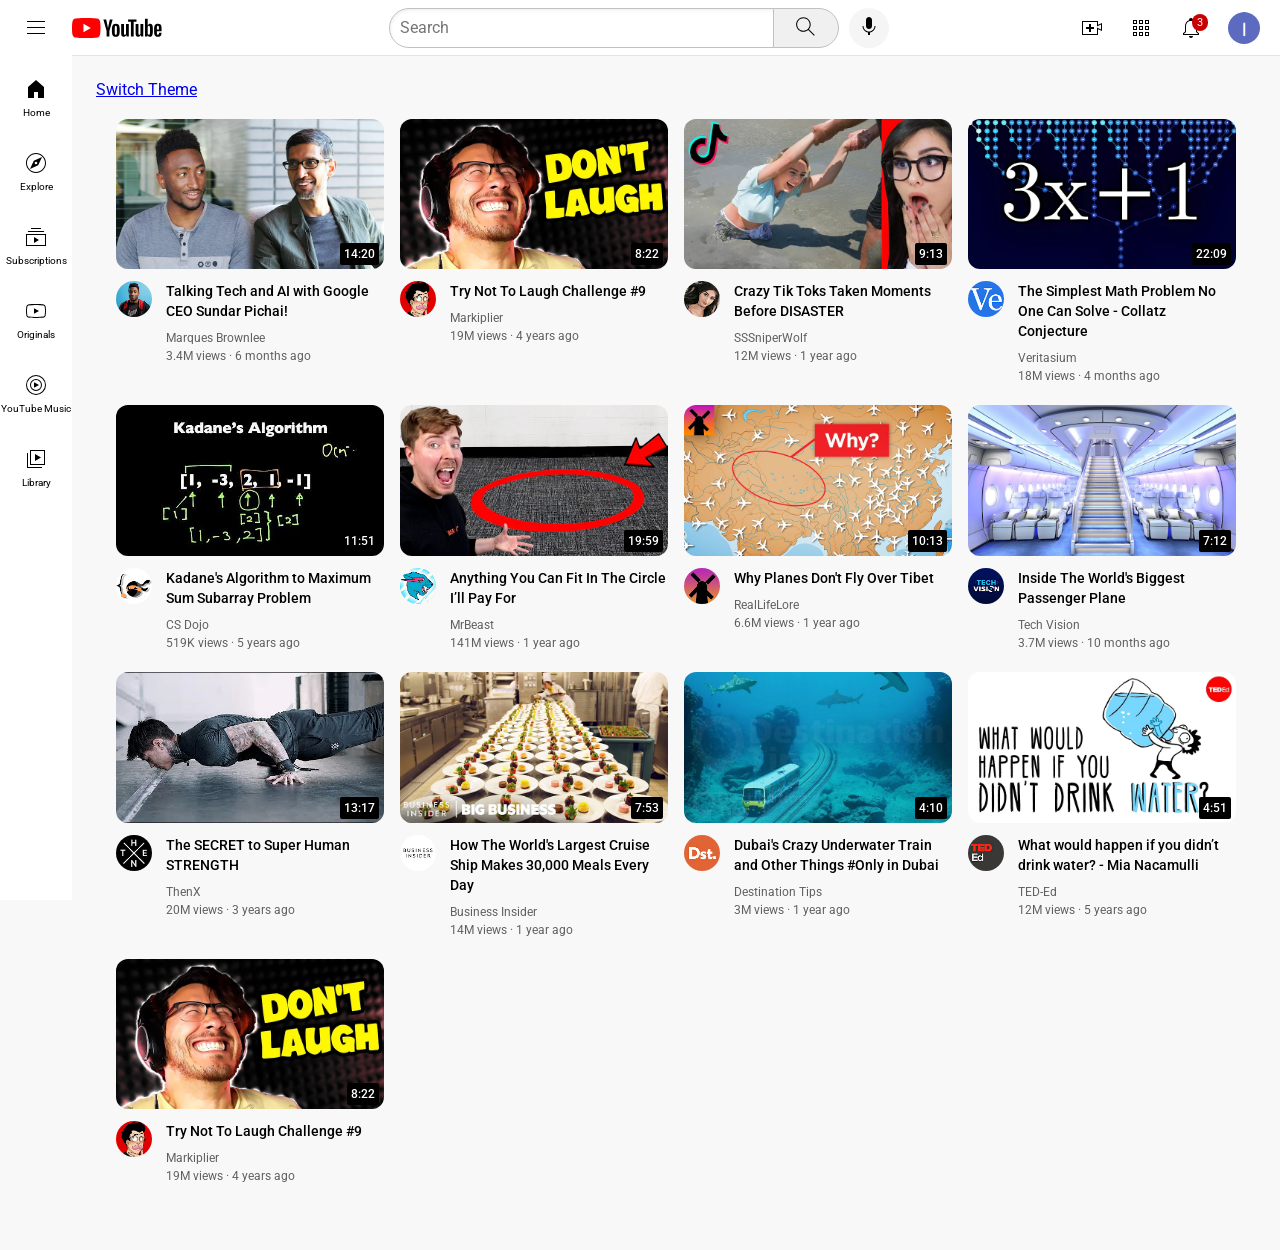
==== you.html @ 460cc5b7 "Rename index.html to you.html" ====
<!DOCTYPE html>
<html lang="en">
<head>
  <meta charset="UTF-8">
  <meta name="viewport" content="width=device-width, initial-scale=1.0">
  <title>YouTube Clone</title>
  <link rel="stylesheet" href="youtube.css">
  <link rel="preconnect" href="https://fonts.googleapis.com">
  <link rel="preconnect" href="https://fonts.gstatic.com" crossorigin>
  <link href="https://fonts.googleapis.com/css2?family=Roboto:wght@400;500;700&display=swap" rel="stylesheet">
</head>
<body>
<a href="youtube.html"> Switch Theme </a>
  <!-- FIXED HEADER -->
  <header class="header">
    <div class="left">
      <img class="hamburger-menu" src="icons/hamburger-menu.svg" alt="Menu">
      <img class="youtube-logo" src="icons/youtube-logo.svg" alt="YouTube Logo">
    </div>

    <div class="middle">
      <input class="search-bar" type="text" placeholder="Search">
      <!-- Search Button with Tooltip -->
      <div class="search-button-container">
        <button class="search-button">
          <img class="search-icon" src="icons/search.svg" alt="Search">
        </button>
        <div class="tooltip">Search</div>
      </div>
      <!-- Voice Search Button with Tooltip -->
      <div class="voice-search-button-container">
        <button class="voice-search-button">
          <img class="voice-search-icon" src="icons/voice-search-icon.svg" alt="Voice Search">
        </button>
        <div class="tooltip">Search with your voice</div>
      </div>
    </div>

    <div class="right">
      <div class="upload-icon-container">
        <img class="upload-icon" src="icons/upload.svg" alt="Upload">
        <div class="tooltip">Create</div>
      </div>
      <div class="youtube-apps-icon-container">
        <img class="youtube-apps-icon" src="icons/youtube-apps.svg" alt="YouTube Apps">
        <div class="tooltip">YouTube apps</div>
      </div>
      <div class="notifications-icon-container">
        <img class="notifications-icon" src="icons/notifications.svg" alt="Notifications">
        <div class="notifications-count">3</div>
        <div class="tooltip">Notifications</div>
      </div>
      <div class="user-avatar-wrapper">
      <img class="current-user-picture" src="channels/my-channel.jpeg" alt="User Profile">
     </div>
    </div>
  </header>

  <!-- FIXED SIDEBAR -->
  <aside class="sidebar">
    <div class="sidebar-link">
      <img src="icons/home.svg" alt="Home">
      <div>Home</div>
    </div>
    <div class="sidebar-link">
      <img src="icons/explore.svg" alt="Explore">
      <div>Explore</div>
    </div>
    <div class="sidebar-link">
      <img src="icons/subscriptions.svg" alt="Subscriptions">
      <div>Subscriptions</div>
    </div>
    <div class="sidebar-link">
      <img src="icons/originals.svg" alt="Originals">
      <div>Originals</div>
    </div>
    <div class="sidebar-link">
      <img src="icons/youtube-music.svg" alt="YouTube Music">
      <div>YouTube Music</div>
    </div>
    <div class="sidebar-link">
      <img src="icons/library.svg" alt="Library">
      <div>Library</div>
    </div>
  </aside>

  <!-- MAIN VIDEO GRID -->
  <main class="video-grid">

    <!-- Video 1 -->
    <div class="video-preview">
      <div class="thumbnail-row">
        <a href="https://www.youtube.com/watch?v=n2RNcPRtAiY" target="_blank">
          <img class="thumbnail" src="thumbnails/thumbnail-1.webp" alt="Thumbnail 1">
        </a>
        <div class="video-time">14:20</div>
      </div>
      <div class="video-info-grid">
        <div class="profile-picture-container">
          <img class="profile-picture" src="channels/channel-1.jpeg">
          <div class="channel-tooltip">
            <img class="channel-tooltip-picture" src="channels/channel-1.jpeg">
            <div class="channel-tooltip-info">
              <div class="channel-tooltip-name">Marques Brownlee</div>
              <div class="channel-tooltip-stats">18M subscribers</div>
            </div>
          </div>
        </div>
        <div class="video-info">
          <a href="https://www.youtube.com/watch?v=n2RNcPRtAiY" target="_blank" class="video-title-link">
            <p class="video-title">Talking Tech and AI with Google CEO Sundar Pichai!</p>
          </a>
          <p class="video-author">Marques Brownlee</p>
          <p class="video-stats">3.4M views &#183; 6 months ago</p>
        </div>
      </div>
    </div>

    <!-- Video 2 -->
    <div class="video-preview">
      <div class="thumbnail-row">
        <a href="https://www.youtube.com/watch?v=mP0RAo9SKZk" target="_blank">
          <img class="thumbnail" src="thumbnails/thumbnail-2.webp" alt="Thumbnail 2">
        </a>
        <div class="video-time">8:22</div>
      </div>
      <div class="video-info-grid">
        <div class="profile-picture-container">
          <img class="profile-picture" src="channels/channel-2.jpeg">
          <div class="channel-tooltip">
            <img class="channel-tooltip-picture" src="channels/channel-2.jpeg">
            <div class="channel-tooltip-info">
              <div class="channel-tooltip-name">Markiplier</div>
              <div class="channel-tooltip-stats">36M subscribers</div>
            </div>
          </div>
        </div>
        <div class="video-info">
          <a href="https://www.youtube.com/watch?v=mP0RAo9SKZk" target="_blank" class="video-title-link">
            <p class="video-title">Try Not To Laugh Challenge #9</p>
          </a>
          <p class="video-author">Markiplier</p>
          <p class="video-stats">19M views &#183; 4 years ago</p>
        </div>
      </div>
    </div>

    <!-- Video 3 -->
    <div class="video-preview">
      <div class="thumbnail-row">
        <a href="https://www.youtube.com/watch?v=FgjPQQeTh1w" target="_blank">
          <img class="thumbnail" src="thumbnails/thumbnail-3.webp" alt="Thumbnail 3">
        </a>
        <div class="video-time">9:13</div>
      </div>
      <div class="video-info-grid">
        <div class="profile-picture-container">
          <img class="profile-picture" src="channels/channel-3.jpeg" alt="Channel 3">
          <div class="channel-tooltip">
            <img class="channel-tooltip-picture" src="channels/channel-3.jpeg">
            <div class="channel-tooltip-info">
              <div class="channel-tooltip-name">SSSniperWolf</div>
              <div class="channel-tooltip-stats">31M subscribers</div>
            </div>
          </div>
        </div>
        <div class="video-info">
          <a href="https://www.youtube.com/watch?v=FgjPQQeTh1w" target="_blank" class="video-title-link">
            <p class="video-title">Crazy Tik Toks Taken Moments Before DISASTER</p>
          </a>
          <p class="video-author">SSSniperWolf</p>
          <p class="video-stats">12M views &#183; 1 year ago</p>
        </div>
      </div>
    </div>

    <!-- Video 4 -->
    <div class="video-preview">
      <div class="thumbnail-row">
        <a href="https://www.youtube.com/watch?v=094y1Z2wpJg" target="_blank">
          <img class="thumbnail" src="thumbnails/thumbnail-4.webp" alt="Thumbnail 4">
        </a>
        <div class="video-time">22:09</div>
      </div>
      <div class="video-info-grid">
        <div class="profile-picture-container">
          <img class="profile-picture" src="channels/channel-4.jpeg" alt="Channel 4">
          <div class="channel-tooltip">
            <img class="channel-tooltip-picture" src="channels/channel-4.jpeg">
            <div class="channel-tooltip-info">
              <div class="channel-tooltip-name">Veritasium</div>
              <div class="channel-tooltip-stats">11.5M subscribers</div>
            </div>
          </div>
        </div>
        <div class="video-info">
          <a href="https://www.youtube.com/watch?v=094y1Z2wpJg" target="_blank" class="video-title-link">
            <p class="video-title">The Simplest Math Problem No One Can Solve - Collatz Conjecture</p>
          </a>
          <p class="video-author">Veritasium</p>
          <p class="video-stats">18M views &#183; 4 months ago</p>
        </div>
      </div>
    </div>

    <!-- Video 5 -->
    <div class="video-preview">
      <div class="thumbnail-row">
        <a href="https://www.youtube.com/watch?v=86CQq3pKSUw" target="_blank">
          <img class="thumbnail" src="thumbnails/thumbnail-5.webp" alt="Thumbnail 5">
        </a>
        <div class="video-time">11:51</div>
      </div>
      <div class="video-info-grid">
        <div class="profile-picture-container">
          <img class="profile-picture" src="channels/channel-5.jpeg" alt="Channel 5">
          <div class="channel-tooltip">
            <img class="channel-tooltip-picture" src="channels/channel-5.jpeg">
            <div class="channel-tooltip-info">
              <div class="channel-tooltip-name">CS Dojo</div>
              <div class="channel-tooltip-stats">1.79M subscribers</div>
            </div>
          </div>
        </div>
        <div class="video-info">
          <a href="https://www.youtube.com/watch?v=86CQq3pKSUw" target="_blank" class="video-title-link">
            <p class="video-title">Kadane's Algorithm to Maximum Sum Subarray Problem</p>
          </a>
          <p class="video-author">CS Dojo</p>
          <p class="video-stats">519K views &#183; 5 years ago</p>
        </div>
      </div>
    </div>

    <!-- Video 6 -->
    <div class="video-preview">
      <div class="thumbnail-row">
        <a href="https://www.youtube.com/watch?v=yXWw0_UfSFg" target="_blank">
          <img class="thumbnail" src="thumbnails/thumbnail-6.webp" alt="Thumbnail 6">
        </a>
        <div class="video-time">19:59</div>
      </div>
      <div class="video-info-grid">
        <div class="profile-picture-container">
          <img class="profile-picture" src="channels/channel-6.jpeg" alt="Channel 6">
          <div class="channel-tooltip">
            <img class="channel-tooltip-picture" src="channels/channel-6.jpeg">
            <div class="channel-tooltip-info">
              <div class="channel-tooltip-name">MrBeast</div>
              <div class="channel-tooltip-stats">131M subscribers</div>
            </div>
          </div>
        </div>
        <div class="video-info">
          <a href="https://www.youtube.com/watch?v=yXWw0_UfSFg" target="_blank" class="video-title-link">
            <p class="video-title">Anything You Can Fit In The Circle I’ll Pay For</p>
          </a>
          <p class="video-author">MrBeast</p>
          <p class="video-stats">141M views &#183; 1 year ago</p>
        </div>
      </div>
    </div>

    <!-- Video 7 -->
    <div class="video-preview">
      <div class="thumbnail-row">
        <a href="https://www.youtube.com/watch?v=kOd634GEyp0" target="_blank">
          <img class="thumbnail" src="thumbnails/thumbnail-7.webp">
        </a>
        <div class="video-time">10:13</div>
      </div>
      <div class="video-info-grid">
        <div class="profile-picture-container">
          <img class="profile-picture" src="channels/channel-7.jpeg">
          <div class="channel-tooltip">
            <img class="channel-tooltip-picture" src="channels/channel-7.jpeg">
            <div class="channel-tooltip-info">
              <div class="channel-tooltip-name">RealLifeLore</div>
              <div class="channel-tooltip-stats">7.93M subscribers</div>
            </div>
          </div>
        </div>
        <div class="video-info">
          <a href="https://www.youtube.com/watch?v=kOd634GEyp0" target="_blank" class="video-title-link">
            <p class="video-title">Why Planes Don't Fly Over Tibet</p>
          </a>
          <p class="video-author">RealLifeLore</p>
          <p class="video-stats">6.6M views &#183; 1 year ago</p>
        </div>
      </div>
    </div>

    <!-- Video 8 -->
    <div class="video-preview">
      <div class="thumbnail-row">
        <a href="https://www.youtube.com/watch?v=R9S2m9Jk1oY" target="_blank">
          <img class="thumbnail" src="thumbnails/thumbnail-8.webp">
        </a>
        <div class="video-time">7:12</div>
      </div>
      <div class="video-info-grid">
        <div class="profile-picture-container">
          <img class="profile-picture" src="channels/channel-8.jpeg">
          <div class="channel-tooltip">
            <img class="channel-tooltip-picture" src="channels/channel-8.jpeg">
            <div class="channel-tooltip-info">
              <div class="channel-tooltip-name">Tech Vision</div>
              <div class="channel-tooltip-stats">810K subscribers</div>
            </div>
          </div>
        </div>
        <div class="video-info">
          <a href="https://www.youtube.com/watch?v=R9S2m9Jk1oY" target="_blank" class="video-title-link">
            <p class="video-title">Inside The World's Biggest Passenger Plane</p>
          </a>
          <p class="video-author">Tech Vision</p>
          <p class="video-stats">3.7M views &#183; 10 months ago</p>
        </div>
      </div>
    </div>

    <!-- Video 9 -->
    <div class="video-preview">
      <div class="thumbnail-row">
        <a href="https://www.youtube.com/watch?v=QElkI-WMuwc" target="_blank">
          <img class="thumbnail" src="thumbnails/thumbnail-9.webp">
        </a>
        <div class="video-time">13:17</div>
      </div>
      <div class="video-info-grid">
        <div class="profile-picture-container">
          <img class="profile-picture" src="channels/channel-9.jpeg">
          <div class="channel-tooltip">
            <img class="channel-tooltip-picture" src="channels/channel-9.jpeg">
            <div class="channel-tooltip-info">
              <div class="channel-tooltip-name">ThenX</div>
              <div class="channel-tooltip-stats">7.8M subscribers</div>
            </div>
          </div>
        </div>
        <div class="video-info">
          <a href="https://www.youtube.com/watch?v=QElkI-WMuwc" target="_blank" class="video-title-link">
            <p class="video-title">The SECRET to Super Human STRENGTH</p>
          </a>
          <p class="video-author">ThenX</p>
          <p class="video-stats">20M views &#183; 3 years ago</p>
        </div>
      </div>
    </div>
    <!-- Video 10 -->
    <div class="video-preview">
      <div class="thumbnail-row">
        <a href="https://www.youtube.com/watch?v=48_L1aT1yJ8" target="_blank">
          <img class="thumbnail" src="thumbnails/thumbnail-10.webp">
        </a>
        <div class="video-time">7:53</div>
      </div>
      <div class="video-info-grid">
        <div class="profile-picture-container">
          <img class="profile-picture" src="channels/channel-10.jpeg">
          <div class="channel-tooltip">
            <img class="channel-tooltip-picture" src="channels/channel-10.jpeg">
            <div class="channel-tooltip-info">
              <div class="channel-tooltip-name">Business Insider</div>
              <div class="channel-tooltip-stats">9.3M subscribers</div>
            </div>
          </div>
        </div>
        <div class="video-info">
          <a href="https://www.youtube.com/watch?v=48_L1aT1yJ8" target="_blank" class="video-title-link">
            <p class="video-title">How The World's Largest Cruise Ship Makes 30,000 Meals Every Day</p>
          </a>
          <p class="video-author">Business Insider</p>
          <p class="video-stats">14M views &#183; 1 year ago</p>
        </div>
      </div>
    </div>

    <!-- Video 11 -->
    <div class="video-preview">
      <div class="thumbnail-row">
        <a href="https://www.youtube.com/watch?v=18n-b6W5E3I" target="_blank">
          <img class="thumbnail" src="thumbnails/thumbnail-11.webp">
        </a>
        <div class="video-time">4:10</div>
      </div>
      <div class="video-info-grid">
        <div class="profile-picture-container">
          <img class="profile-picture" src="channels/channel-11.jpeg">
          <div class="channel-tooltip">
            <img class="channel-tooltip-picture" src="channels/channel-11.jpeg">
            <div class="channel-tooltip-info">
              <div class="channel-tooltip-name">Destination Tips</div>
              <div class="channel-tooltip-stats">280K subscribers</div>
            </div>
          </div>
        </div>
        <div class="video-info">
          <a href="https://www.youtube.com/watch?v=18n-b6W5E3I" target="_blank" class="video-title-link">
            <p class="video-title">Dubai's Crazy Underwater Train and Other Things #Only in Dubai</p>
          </a>
          <p class="video-author">Destination Tips</p>
          <p class="video-stats">3M views &#183; 1 year ago</p>
        </div>
      </div>
    </div>

    <!-- Video 12 -->
    <div class="video-preview">
      <div class="thumbnail-row">
        <a href="https://www.youtube.com/watch?v=9iMGFqMmUFs" target="_blank">
          <img class="thumbnail" src="thumbnails/thumbnail-12.webp">
        </a>
        <div class="video-time">4:51</div>
      </div>
      <div class="video-info-grid">
        <div class="profile-picture-container">
          <img class="profile-picture" src=" channels/channel-12.jpeg">
          <div class="channel-tooltip">
            <img class="channel-tooltip-picture" src="channels/channel-12.jpeg">
            <div class="channel-tooltip-info">
              <div class="channel-tooltip-name">TED-Ed</div>
              <div class="channel-tooltip-stats">22.8M subscribers</div>
            </div>
          </div>
        </div>
        <div class="video-info">
          <a href="https://www.youtube.com/watch?v=9iMGFqMmUFs" target="_blank" class="video-title-link">
            <p class="video-title">What would happen if you didn’t drink water? - Mia Nacamulli</p>
          </a>
          <p class="video-author">TED-Ed</p>
          <p class="video-stats">12M views &#183; 5 years ago</p>
        </div>
      </div>
    </div>
 <div class="video-preview">
      <div class="thumbnail-row">
        <a href="https://www.youtube.com/watch?v=mP0RAo9SKZk" target="_blank">
          <img class="thumbnail" src="thumbnails/thumbnail-2.webp" alt="Thumbnail 2">
        </a>
        <div class="video-time">8:22</div>
      </div>
      <div class="video-info-grid">
        <div class="profile-picture-container">
          <img class="profile-picture" src="channels/channel-2.jpeg">
          <div class="channel-tooltip">
            <img class="channel-tooltip-picture" src="channels/channel-2.jpeg">
            <div class="channel-tooltip-info">
              <div class="channel-tooltip-name">Markiplier</div>
              <div class="channel-tooltip-stats">36M subscribers</div>
            </div>
          </div>
        </div>
        <div class="video-info">
          <a href="https://www.youtube.com/watch?v=mP0RAo9SKZk" target="_blank" class="video-title-link">
            <p class="video-title">Try Not To Laugh Challenge #9</p>
          </a>
          <p class="video-author">Markiplier</p>
          <p class="video-stats">19M views &#183; 4 years ago</p>
        </div>
      </div>
    </div>
  </main>
</body>
</html>
---- youtube.css ----
p {
  font-family: Roboto, Arial;
  margin-top: 0;
  margin-bottom: 0;
}

body {
  margin: 0;
  font-family: Roboto, Arial;
  padding-top: 80px;
  padding-left: 96px;
  padding-right: 24px;
  background-color: rgb(248, 248, 248);
}

.header {
  height: 55px;
  display: flex;
  flex-direction: row;
  justify-content: space-between;
  position: fixed;
  top: 0;
  left: 0;
  right: 0;
  background-color: white;
  border-bottom: 1px solid rgb(228, 228, 228);
  z-index: 100;
}

.left {
  display: flex;
  align-items: center;
}

.hamburger-menu {
  height: 24px;
  margin-left: 24px;
  margin-right: 24px;
  cursor: pointer;
}

.youtube-logo {
  height: 20px;
  cursor: pointer;
}

.middle {
  flex: 1;
  margin-left: 70px;
  margin-right: 35px;
  max-width: 500px;
  display: flex;
  align-items: center;
}

.search-bar {
  flex: 1;
  height: 36px;
  padding-left: 10px;
  font-size: 16px;
  border: 1px solid rgb(192, 192, 192);
  border-radius: 2px 0 0 2px;
  box-shadow: inset 1px 2px 3px rgba(0, 0, 0, 0.05);
  width: 0;
  border-radius: 20px 0 0 20px;
}

.search-bar::placeholder {
  font-family: Roboto, Arial;
  font-size: 16px;
}

.search-button-container,
.voice-search-button-container,
.upload-icon-container,
.youtube-apps-icon-container,
.notifications-icon-container {
  display: flex;
  justify-content: center;
  align-items: center;
  position: relative;
}

.search-button {
  height: 40px;
  width: 66px;
  background-color: rgb(240, 240, 240);
  border: 1px solid rgb(192, 192, 192);
  margin-left: -1px;
  margin-right: 10px;
  cursor: pointer;
  border-radius: 0 20px 20px 0;
}

.search-icon {
  height: 25px;
}

.voice-search-button {
  height: 40px;
  width: 40px;
  border-radius: 20px;
  border: none;
  background-color: rgb(245, 245, 245);
  cursor: pointer;
}

.voice-search-icon {
  height: 24px;
}

/* Tooltip Mechanics (Lesson 16) */
.tooltip {
  position: absolute;
  background-color: gray;
  color: white;
  padding: 4px 8px;
  border-radius: 2px;
  font-size: 12px;
  bottom: -30px;
  opacity: 0;
  transition: opacity 0.15s;
  pointer-events: none;
  white-space: nowrap;
}

.search-button-container:hover .tooltip,
.voice-search-button-container:hover .tooltip,
.upload-icon-container:hover .tooltip,
.youtube-apps-icon-container:hover .tooltip,
.notifications-icon-container:hover .tooltip {
  opacity: 1;
}

.right {
  width: 180px;
  margin-right: 20px;
  display: flex;
  align-items: center;
  justify-content: space-between;
  flex-shrink: 0;
}

.upload-icon,
.youtube-apps-icon,
.notifications-icon {
  height: 24px;
  cursor: pointer;
}

.notifications-count {
  position: absolute;
  top: -2px;
  right: -5px;
  background-color: rgb(200, 0, 0);
  color: white;
  font-size: 11px;
  padding: 2px 5px;
  border-radius: 10px;
}

.current-user-picture {
  width: 100%;
  height: 100%;
  object-fit: cover; 
  transform: scale(1.4);
}
.user-avatar-wrapper {
  width: 32px;
  height: 32px;
  border-radius: 50%;
  overflow: hidden;
  cursor: pointer;
  display: flex;
  align-items: center;
  justify-content: center;
}

/* Sidebar Section (Lesson 17) */
.sidebar {
  position: fixed;
  left: 0;
  bottom: 0;
  top: 55px;
  background-color: white;
  width: 72px;
  z-index: 200;
  padding-top: 5px;
}

.sidebar-link {
  height: 74px;
  display: flex;
  flex-direction: column;
  justify-content: center;
  align-items: center;
  cursor: pointer;
}

.sidebar-link:hover {
  background-color: rgb(235, 235, 235);
}

.sidebar-link img {
  height: 24px;
  margin-bottom: 6px;
}

.sidebar-link div {
  font-size: 10px;
}

/* Main Grid Layout */
.video-grid {
  display: grid;
  grid-template-columns: 1fr 1fr 1fr;
  column-gap: 16px;
  row-gap: 22px;
  padding: 20px;
}

@media (max-width: 750px) {
  .video-grid {
    grid-template-columns: 1fr 1fr;
  }
}

@media (min-width: 1000px) {
  .video-grid {
    grid-template-columns: 1fr 1fr 1fr 1fr;
  }
}

.thumbnail-row {
  position: relative;
  margin-bottom: 8px;
}

.thumbnail {
  width: 100%;
  border-radius: 12px;
}

.video-time {
  font-size: 12px;
  font-weight: 500;
  padding: 4px;
  border-radius: 2px;
  background-color: black;
  color: white;
  position: absolute;
  bottom: 8px;
  right: 5px;
}

.video-info-grid {
  display: grid;
  grid-template-columns: 50px 1fr;
}

.profile-picture {
  width: 36px;
  border-radius: 50px;
}

.video-title {
  font-weight: 500;
  font-size: 14px;
  line-height: 20px;
  margin-bottom: 10px;
}

.video-author,
.video-stats {
  font-size: 12px;
  color: rgb(96, 96, 96);
}

.video-author {
  margin-bottom: 4px;
}

@media (max-width: 750px) {
  .video-grid {
    grid-template-columns: 1fr 1fr;
  }
}

@media (min-width: 751px) and (max-width: 999px) {
  .video-grid {
    grid-template-columns: 1fr 1fr 1fr;
    row-gap: 80px;
  }
}

.video-title-link {
  text-decoration: none;
  color: black;
}

.profile-picture-container {
  position: relative;
  display: inline-block;
}

/* 2. Absolute Tooltip Card */
.channel-tooltip {
  position: absolute;
  top: 55px;
  z-index: 300;
  width: 200px;
  padding: 12px;
  background-color: white;
  border-radius: 6px;
  box-shadow: 2px 3px 10px rgba(0, 0, 0, 0.3);
  display: flex;
  align-items: center;
  opacity: 0;
  pointer-events: none;
  transition: opacity 0.15s;
}

/* 3. Hover Trigger */
.profile-picture-container:hover .channel-tooltip {
  opacity: 1;
}

/* 4. Internal Tooltip Elements */
.channel-tooltip-picture {
  width: 50px;
  height: 50px;
  border-radius: 50px;
  margin-right: 8px;
  object-fit: cover;
}

.channel-tooltip-name {
  font-family: Roboto, Arial, sans-serif;
  font-weight: bold;
  font-size: 16px;
  margin-bottom: 4px;
  color: black;
}

.channel-tooltip-stats {
  font-family: Roboto, Arial, sans-serif;
  color: rgb(96, 96, 96);
  font-size: 14px;
}
@media (min-width: 1000px) and (max-width:1200px) {
  .video-grid {
    grid-template-columns: 1fr 1fr 1fr 1fr; /* Set to 4 columns like SuperSimpleDev */
    column-gap: 16px;
    row-gap: 40px;
  }

  .video-title {
    font-size: 14px;      /* Drops title size slightly so 2 lines fit neatly */
    line-height: 20px;
  }

  .video-author,
  .video-stats {
    font-size: 12px;
  }


}
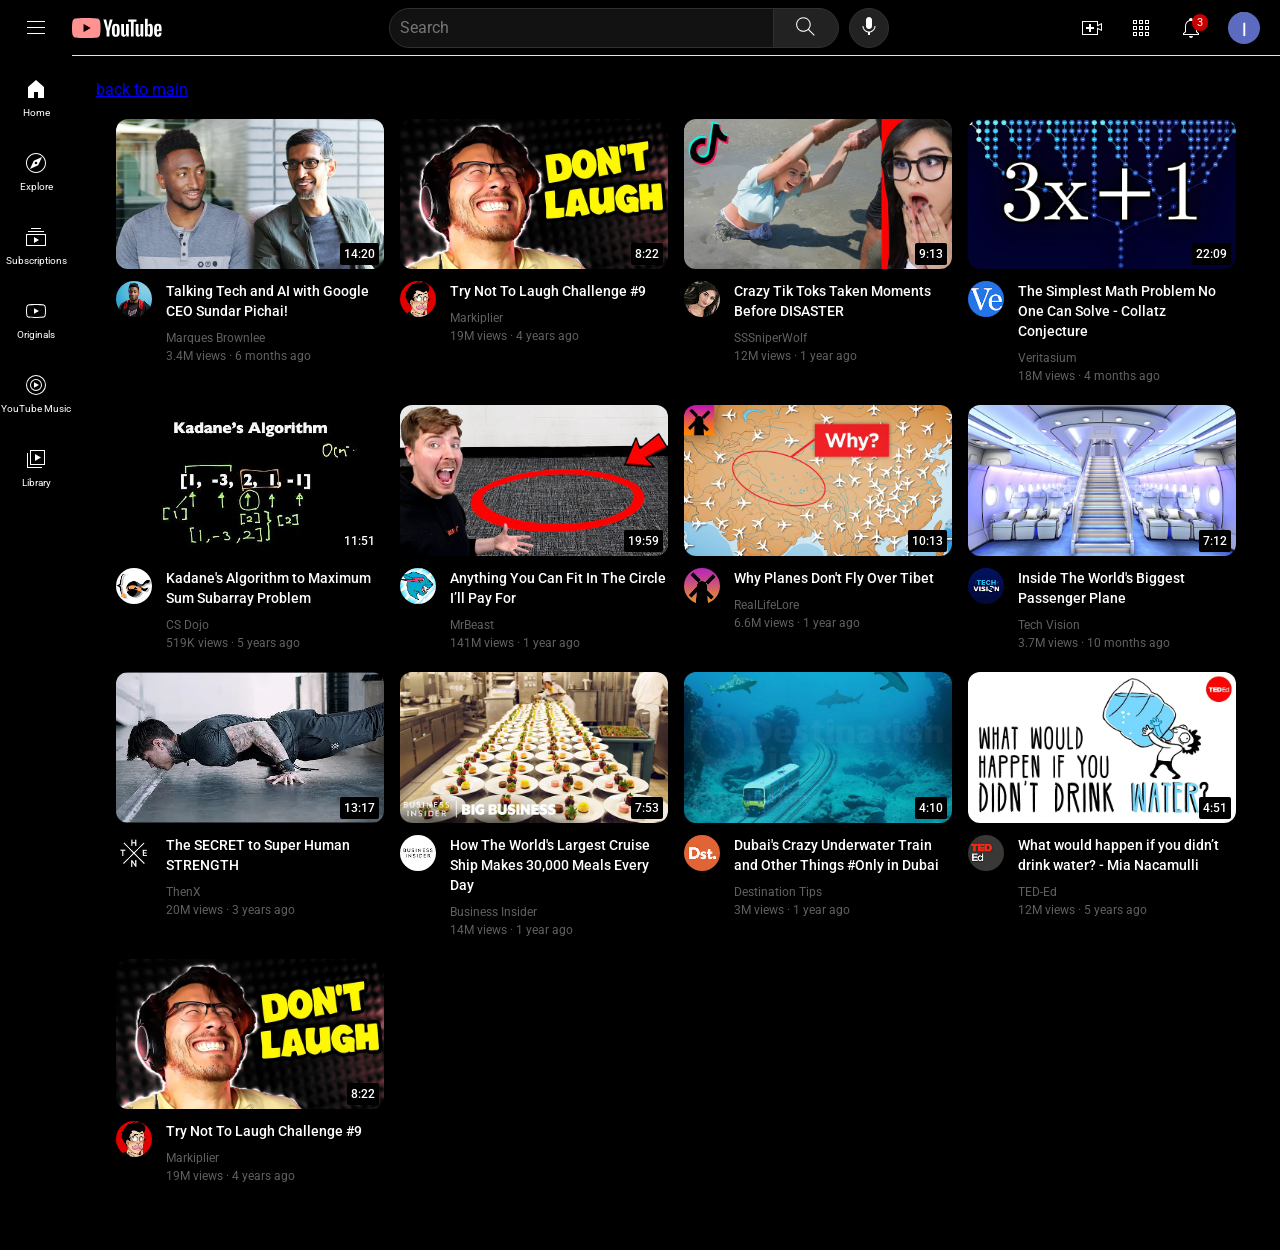
==== commit f9891a96: "Rename index.html to you.html" ====
--- a/you.html
+++ b/you.html
@@ -1,18 +1,18 @@
 <!DOCTYPE html>
 <html lang="en">
 <head>
-  <meta charset="UTF-8">
-  <meta name="viewport" content="width=device-width, initial-scale=1.0">
-  <title>YouTube Clone</title>
-  <link rel="stylesheet" href="youtube.css">
+    <meta charset="UTF-8">
+    <meta name="viewport" content="width=device-width, initial-scale=1.0">
+    <title>Document</title>
+    <link rel="stylesheet" href="youtube.css">
+    <link rel="stylesheet" href="background.css">
   <link rel="preconnect" href="https://fonts.googleapis.com">
   <link rel="preconnect" href="https://fonts.gstatic.com" crossorigin>
   <link href="https://fonts.googleapis.com/css2?family=Roboto:wght@400;500;700&display=swap" rel="stylesheet">
 </head>
 <body>
-<a href="youtube.html"> Switch Theme </a>
-  <!-- FIXED HEADER -->
-  <header class="header">
+   <a href="index.html"> back to main </a>
+    <header class="header">
     <div class="left">
       <img class="hamburger-menu" src="icons/hamburger-menu.svg" alt="Menu">
       <img class="youtube-logo" src="icons/youtube-logo.svg" alt="YouTube Logo">
@@ -50,10 +50,10 @@
         <div class="notifications-count">3</div>
         <div class="tooltip">Notifications</div>
       </div>
-      <div class="user-avatar-wrapper">
+    <div class="user-avatar-wrapper ">
       <img class="current-user-picture" src="channels/my-channel.jpeg" alt="User Profile">
-     </div>
-    </div>
+    </div>
+</div>
   </header>
 
   <!-- FIXED SIDEBAR -->
@@ -460,6 +460,6 @@
         </div>
       </div>
     </div>
-  </main>
+  </main> 
 </body>
 </html>
--- a/background.css
+++ b/background.css
@@ -0,0 +1,51 @@
+body
+{
+    background-color: black;
+    color: white;
+
+}
+.video-title-link,
+.video-title-link:visited,
+.video-title
+{
+    color: white;
+}
+.video-title-link:hover .video-title
+{
+color: #3ea6ff;
+}
+.header,
+.sidebar
+{
+background-color: black;
+color: white;
+}
+.sidebar-link:hover
+{color: white;}
+header img,
+.hamburger-menu,
+.search-icon,
+.voice-search-icon,
+.upload-icon,
+.youtube-apps-icon,
+.notifications-icon,
+.sidebar-link img {
+  filter: invert(1);
+}
+.search-bar {
+  background-color: rgb(18, 18, 18);
+  color: white;
+  border: 1px solid rgb(48, 48, 48);
+}
+
+.search-button, 
+.voice-search-button {
+  background-color: rgb(34, 34, 34);
+  border: 1px solid rgb(48, 48, 48);
+}
+.youtube-logo,
+.current-user-picture {
+  filter: none;
+}
+.youtube-logo{
+filter: invert(1) hue-rotate(180deg);}
